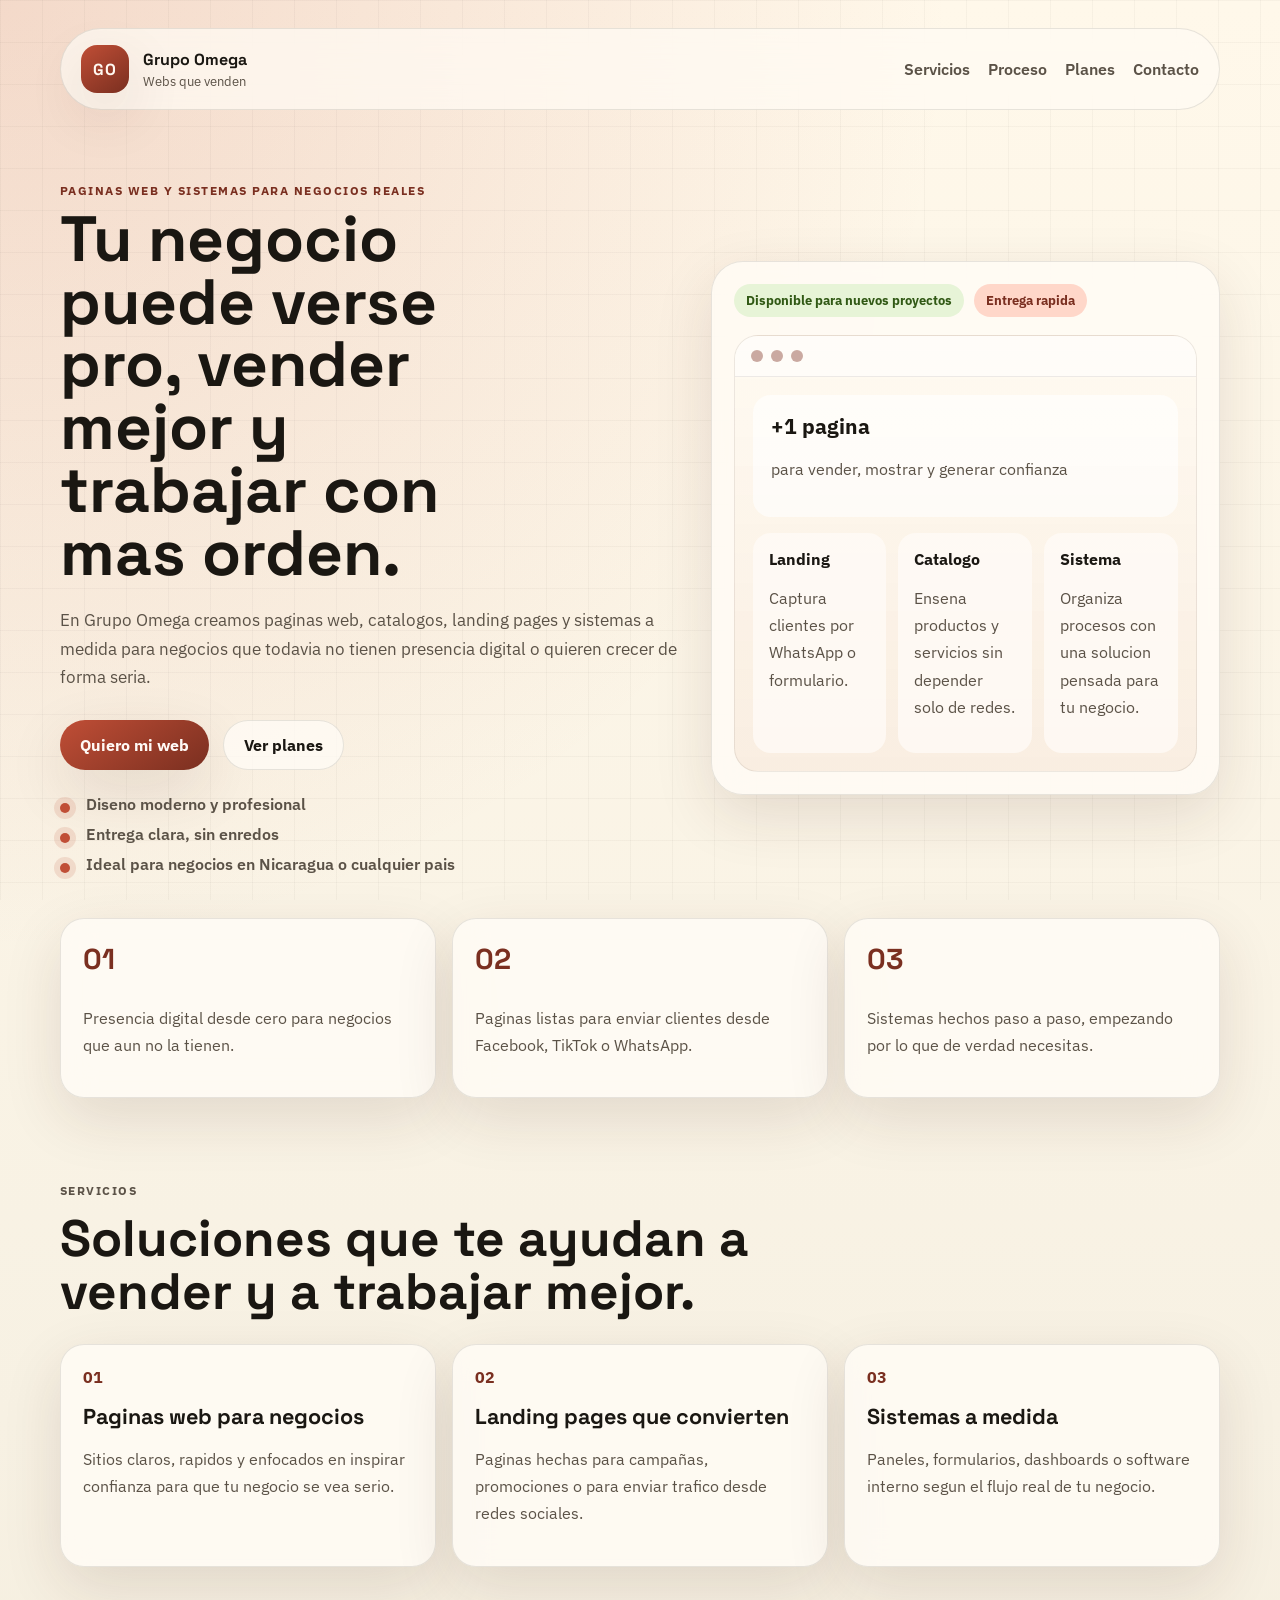
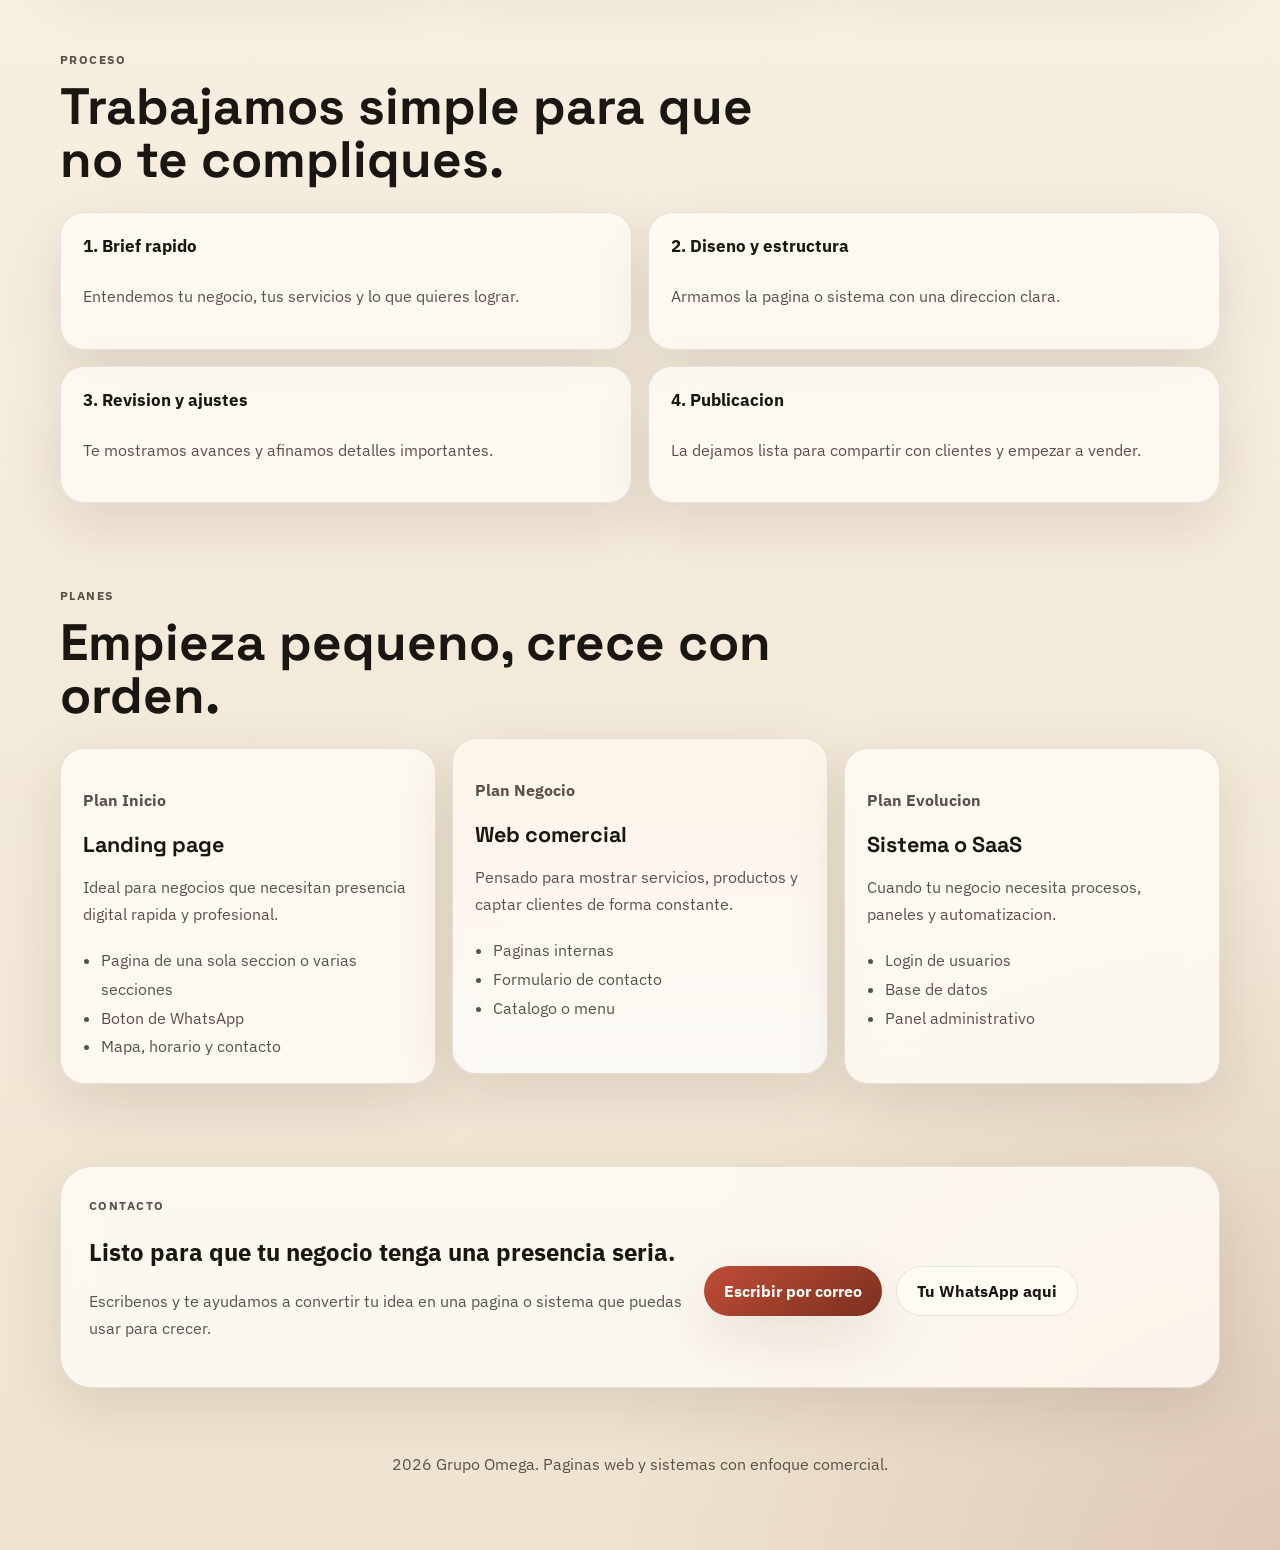
==== index.html @ 2994405c "Crear landing base de Grupo Omega" ====
<!DOCTYPE html>
<html lang="es">
  <head>
    <meta charset="UTF-8" />
    <meta name="viewport" content="width=device-width, initial-scale=1.0" />
    <title>Grupo Omega | Paginas Web y Sistemas para Negocios</title>
    <meta
      name="description"
      content="Grupo Omega crea paginas web, landing pages y sistemas para negocios que quieren vender mas y verse profesionales."
    />
    <link rel="preconnect" href="https://fonts.googleapis.com" />
    <link rel="preconnect" href="https://fonts.gstatic.com" crossorigin />
    <link
      href="https://fonts.googleapis.com/css2?family=IBM+Plex+Sans:wght@400;500;600;700&family=Space+Grotesk:wght@500;700&display=swap"
      rel="stylesheet"
    />
    <link rel="stylesheet" href="./styles.css" />
  </head>
  <body>
    <div class="page-shell">
      <header class="site-header">
        <a class="brand" href="#inicio">
          <span class="brand-mark">GO</span>
          <span class="brand-copy">
            <strong>Grupo Omega</strong>
            <small>Webs que venden</small>
          </span>
        </a>

        <nav class="site-nav">
          <a href="#servicios">Servicios</a>
          <a href="#proceso">Proceso</a>
          <a href="#planes">Planes</a>
          <a href="#contacto">Contacto</a>
        </nav>
      </header>

      <main id="inicio">
        <section class="hero">
          <div class="hero-copy">
            <p class="eyebrow">Paginas web y sistemas para negocios reales</p>
            <h1>Tu negocio puede verse pro, vender mejor y trabajar con mas orden.</h1>
            <p class="hero-text">
              En Grupo Omega creamos paginas web, catalogos, landing pages y
              sistemas a medida para negocios que todavia no tienen presencia
              digital o quieren crecer de forma seria.
            </p>

            <div class="hero-actions">
              <a class="button button-primary" href="#contacto">Quiero mi web</a>
              <a class="button button-secondary" href="#planes">Ver planes</a>
            </div>

            <ul class="hero-points">
              <li>Diseno moderno y profesional</li>
              <li>Entrega clara, sin enredos</li>
              <li>Ideal para negocios en Nicaragua o cualquier pais</li>
            </ul>
          </div>

          <div class="hero-card">
            <div class="hero-card-top">
              <span class="chip chip-live">Disponible para nuevos proyectos</span>
              <span class="chip">Entrega rapida</span>
            </div>

            <div class="mockup-window">
              <div class="mockup-bar">
                <span></span>
                <span></span>
                <span></span>
              </div>

              <div class="mockup-content">
                <div class="mockup-stat">
                  <strong>+1 pagina</strong>
                  <p>para vender, mostrar y generar confianza</p>
                </div>

                <div class="mockup-grid">
                  <article>
                    <h3>Landing</h3>
                    <p>Captura clientes por WhatsApp o formulario.</p>
                  </article>
                  <article>
                    <h3>Catalogo</h3>
                    <p>Ensena productos y servicios sin depender solo de redes.</p>
                  </article>
                  <article>
                    <h3>Sistema</h3>
                    <p>Organiza procesos con una solucion pensada para tu negocio.</p>
                  </article>
                </div>
              </div>
            </div>
          </div>
        </section>

        <section class="stats">
          <article>
            <strong>01</strong>
            <p>Presencia digital desde cero para negocios que aun no la tienen.</p>
          </article>
          <article>
            <strong>02</strong>
            <p>Paginas listas para enviar clientes desde Facebook, TikTok o WhatsApp.</p>
          </article>
          <article>
            <strong>03</strong>
            <p>Sistemas hechos paso a paso, empezando por lo que de verdad necesitas.</p>
          </article>
        </section>

        <section class="section" id="servicios">
          <div class="section-heading">
            <p class="eyebrow">Servicios</p>
            <h2>Soluciones que te ayudan a vender y a trabajar mejor.</h2>
          </div>

          <div class="cards cards-three">
            <article class="service-card">
              <span>01</span>
              <h3>Paginas web para negocios</h3>
              <p>
                Sitios claros, rapidos y enfocados en inspirar confianza para
                que tu negocio se vea serio.
              </p>
            </article>
            <article class="service-card">
              <span>02</span>
              <h3>Landing pages que convierten</h3>
              <p>
                Paginas hechas para campañas, promociones o para enviar trafico
                desde redes sociales.
              </p>
            </article>
            <article class="service-card">
              <span>03</span>
              <h3>Sistemas a medida</h3>
              <p>
                Paneles, formularios, dashboards o software interno segun el
                flujo real de tu negocio.
              </p>
            </article>
          </div>
        </section>

        <section class="section split-section" id="proceso">
          <div class="section-heading">
            <p class="eyebrow">Proceso</p>
            <h2>Trabajamos simple para que no te compliques.</h2>
          </div>

          <div class="process-list">
            <article>
              <strong>1. Brief rapido</strong>
              <p>Entendemos tu negocio, tus servicios y lo que quieres lograr.</p>
            </article>
            <article>
              <strong>2. Diseno y estructura</strong>
              <p>Armamos la pagina o sistema con una direccion clara.</p>
            </article>
            <article>
              <strong>3. Revision y ajustes</strong>
              <p>Te mostramos avances y afinamos detalles importantes.</p>
            </article>
            <article>
              <strong>4. Publicacion</strong>
              <p>La dejamos lista para compartir con clientes y empezar a vender.</p>
            </article>
          </div>
        </section>

        <section class="section" id="planes">
          <div class="section-heading">
            <p class="eyebrow">Planes</p>
            <h2>Empieza pequeno, crece con orden.</h2>
          </div>

          <div class="cards pricing-grid">
            <article class="price-card">
              <p class="price-label">Plan Inicio</p>
              <h3>Landing page</h3>
              <p>
                Ideal para negocios que necesitan presencia digital rapida y
                profesional.
              </p>
              <ul>
                <li>Pagina de una sola seccion o varias secciones</li>
                <li>Boton de WhatsApp</li>
                <li>Mapa, horario y contacto</li>
              </ul>
            </article>

            <article class="price-card featured">
              <p class="price-label">Plan Negocio</p>
              <h3>Web comercial</h3>
              <p>
                Pensado para mostrar servicios, productos y captar clientes de
                forma constante.
              </p>
              <ul>
                <li>Paginas internas</li>
                <li>Formulario de contacto</li>
                <li>Catalogo o menu</li>
              </ul>
            </article>

            <article class="price-card">
              <p class="price-label">Plan Evolucion</p>
              <h3>Sistema o SaaS</h3>
              <p>
                Cuando tu negocio necesita procesos, paneles y automatizacion.
              </p>
              <ul>
                <li>Login de usuarios</li>
                <li>Base de datos</li>
                <li>Panel administrativo</li>
              </ul>
            </article>
          </div>
        </section>

        <section class="section contact-section" id="contacto">
          <div class="contact-card">
            <div>
              <p class="eyebrow">Contacto</p>
              <h2>Listo para que tu negocio tenga una presencia seria.</h2>
              <p>
                Escribenos y te ayudamos a convertir tu idea en una pagina o
                sistema que puedas usar para crecer.
              </p>
            </div>

            <div class="contact-actions">
              <a class="button button-primary" href="mailto:grupoomega@ejemplo.com">
                Escribir por correo
              </a>
              <a class="button button-secondary" href="#">
                Tu WhatsApp aqui
              </a>
            </div>
          </div>
        </section>
      </main>

      <footer class="site-footer">
        <p><span id="year"></span> Grupo Omega. Paginas web y sistemas con enfoque comercial.</p>
      </footer>
    </div>

    <script src="./script.js"></script>
  </body>
</html>
---- styles.css ----
:root {
  --bg: #f7f1e3;
  --bg-soft: #fdf7ec;
  --surface: rgba(255, 252, 246, 0.82);
  --surface-strong: #fffdf7;
  --text: #1a1712;
  --muted: #5b5247;
  --line: rgba(26, 23, 18, 0.1);
  --accent: #c04e36;
  --accent-deep: #7a2f20;
  --accent-soft: #ffd7c9;
  --shadow: 0 20px 60px rgba(62, 35, 24, 0.12);
  --radius-xl: 32px;
  --radius-lg: 24px;
  --radius-md: 18px;
}

* {
  box-sizing: border-box;
}

html {
  scroll-behavior: smooth;
}

body {
  margin: 0;
  font-family: "IBM Plex Sans", "Trebuchet MS", sans-serif;
  color: var(--text);
  background:
    radial-gradient(circle at top left, rgba(192, 78, 54, 0.18), transparent 28%),
    radial-gradient(circle at bottom right, rgba(122, 47, 32, 0.15), transparent 20%),
    linear-gradient(180deg, #fff8ea 0%, var(--bg) 45%, #efe4d1 100%);
}

body::before {
  content: "";
  position: fixed;
  inset: 0;
  background-image:
    linear-gradient(rgba(26, 23, 18, 0.03) 1px, transparent 1px),
    linear-gradient(90deg, rgba(26, 23, 18, 0.03) 1px, transparent 1px);
  background-size: 42px 42px;
  pointer-events: none;
  z-index: -1;
}

a {
  color: inherit;
  text-decoration: none;
}

.page-shell {
  width: min(1160px, calc(100% - 32px));
  margin: 0 auto;
  padding: 20px 0 48px;
}

.site-header {
  display: flex;
  justify-content: space-between;
  align-items: center;
  gap: 20px;
  padding: 16px 20px;
  margin-top: 8px;
  border: 1px solid var(--line);
  border-radius: 999px;
  background: rgba(255, 251, 244, 0.72);
  backdrop-filter: blur(18px);
  position: sticky;
  top: 12px;
  z-index: 20;
}

.brand {
  display: inline-flex;
  align-items: center;
  gap: 14px;
}

.brand-mark {
  width: 48px;
  height: 48px;
  display: grid;
  place-items: center;
  border-radius: 16px;
  color: #fff8f1;
  background: linear-gradient(145deg, var(--accent), var(--accent-deep));
  font-family: "Space Grotesk", "Segoe UI", sans-serif;
  font-weight: 700;
  letter-spacing: 0.08em;
  box-shadow: var(--shadow);
}

.brand-copy {
  display: flex;
  flex-direction: column;
  gap: 2px;
}

.brand-copy strong,
.hero h1,
.section-heading h2,
.price-card h3,
.service-card h3 {
  font-family: "Space Grotesk", "Segoe UI", sans-serif;
}

.brand-copy strong {
  font-size: 1rem;
}

.brand-copy small {
  color: var(--muted);
}

.site-nav {
  display: inline-flex;
  gap: 18px;
  flex-wrap: wrap;
  justify-content: flex-end;
}

.site-nav a {
  color: var(--muted);
  font-weight: 600;
  transition: color 0.2s ease, transform 0.2s ease;
}

.site-nav a:hover,
.site-nav a:focus-visible {
  color: var(--accent-deep);
  transform: translateY(-1px);
}

.hero {
  display: grid;
  grid-template-columns: 1.1fr 0.9fr;
  gap: 28px;
  align-items: center;
  padding: 72px 0 44px;
}

.eyebrow {
  margin: 0 0 10px;
  text-transform: uppercase;
  letter-spacing: 0.12em;
  font-size: 0.78rem;
  color: var(--accent-deep);
  font-weight: 700;
}

.hero h1 {
  margin: 0;
  font-size: clamp(2.7rem, 5vw, 5.2rem);
  line-height: 0.98;
  max-width: 11ch;
}

.hero-text,
.section-heading p,
.service-card p,
.price-card p,
.process-list p,
.contact-card p,
.mockup-stat p,
.mockup-grid p,
.stats p {
  color: var(--muted);
  line-height: 1.7;
}

.hero-text {
  max-width: 62ch;
  margin: 22px 0 0;
  font-size: 1.05rem;
}

.hero-actions,
.contact-actions {
  display: flex;
  gap: 14px;
  flex-wrap: wrap;
  margin-top: 28px;
}

.button {
  display: inline-flex;
  align-items: center;
  justify-content: center;
  padding: 14px 20px;
  border-radius: 999px;
  font-weight: 700;
  transition: transform 0.2s ease, box-shadow 0.2s ease, background 0.2s ease;
}

.button:hover,
.button:focus-visible {
  transform: translateY(-2px);
}

.button-primary {
  color: #fffaf6;
  background: linear-gradient(145deg, var(--accent), var(--accent-deep));
  box-shadow: var(--shadow);
}

.button-secondary {
  border: 1px solid var(--line);
  background: rgba(255, 252, 247, 0.72);
}

.hero-points {
  list-style: none;
  padding: 0;
  margin: 24px 0 0;
  display: grid;
  gap: 10px;
}

.hero-points li {
  position: relative;
  padding-left: 26px;
  color: var(--muted);
  font-weight: 600;
}

.hero-points li::before {
  content: "";
  position: absolute;
  left: 0;
  top: 9px;
  width: 10px;
  height: 10px;
  border-radius: 999px;
  background: var(--accent);
  box-shadow: 0 0 0 6px rgba(192, 78, 54, 0.14);
}

.hero-card,
.service-card,
.price-card,
.contact-card,
.stats article,
.process-list article {
  border: 1px solid var(--line);
  background: var(--surface);
  backdrop-filter: blur(16px);
  box-shadow: var(--shadow);
}

.hero-card {
  padding: 22px;
  border-radius: var(--radius-xl);
}

.hero-card-top {
  display: flex;
  gap: 10px;
  flex-wrap: wrap;
  margin-bottom: 18px;
}

.chip {
  display: inline-flex;
  align-items: center;
  border-radius: 999px;
  padding: 8px 12px;
  background: var(--accent-soft);
  color: var(--accent-deep);
  font-size: 0.82rem;
  font-weight: 700;
}

.chip-live {
  background: #e7f4d7;
  color: #315915;
}

.mockup-window {
  overflow: hidden;
  border-radius: var(--radius-lg);
  background: linear-gradient(180deg, rgba(255, 250, 241, 0.9), rgba(249, 237, 224, 0.96));
  border: 1px solid rgba(26, 23, 18, 0.08);
}

.mockup-bar {
  display: flex;
  gap: 8px;
  padding: 14px 16px;
  border-bottom: 1px solid rgba(26, 23, 18, 0.08);
  background: rgba(255, 255, 255, 0.54);
}

.mockup-bar span {
  width: 12px;
  height: 12px;
  border-radius: 999px;
  background: rgba(122, 47, 32, 0.4);
}

.mockup-content {
  padding: 18px;
  display: grid;
  gap: 16px;
}

.mockup-stat {
  padding: 18px;
  border-radius: var(--radius-md);
  background: rgba(255, 255, 255, 0.64);
}

.mockup-stat strong {
  font-size: 1.3rem;
}

.mockup-grid {
  display: grid;
  grid-template-columns: repeat(3, minmax(0, 1fr));
  gap: 12px;
}

.mockup-grid article {
  padding: 16px;
  border-radius: var(--radius-md);
  background: rgba(255, 252, 247, 0.76);
}

.mockup-grid h3 {
  margin: 0 0 8px;
  font-size: 1rem;
}

.stats {
  display: grid;
  grid-template-columns: repeat(3, minmax(0, 1fr));
  gap: 16px;
}

.stats article,
.service-card,
.price-card,
.process-list article {
  padding: 22px;
  border-radius: var(--radius-lg);
}

.stats strong {
  display: inline-block;
  margin-bottom: 12px;
  font-size: 1.8rem;
  font-family: "Space Grotesk", "Segoe UI", sans-serif;
  color: var(--accent-deep);
}

.section {
  padding: 82px 0 0;
}

.section-heading {
  max-width: 760px;
  margin-bottom: 26px;
}

.section-heading h2 {
  margin: 0;
  font-size: clamp(2rem, 4vw, 3.5rem);
  line-height: 1.04;
}

.cards {
  display: grid;
  gap: 16px;
}

.cards-three {
  grid-template-columns: repeat(3, minmax(0, 1fr));
}

.service-card span,
.price-label {
  display: inline-flex;
  margin-bottom: 16px;
  color: var(--accent-deep);
  font-weight: 700;
}

.service-card h3,
.price-card h3 {
  margin: 0 0 10px;
  font-size: 1.35rem;
}

.process-list {
  display: grid;
  grid-template-columns: repeat(2, minmax(0, 1fr));
  gap: 16px;
}

.process-list strong {
  display: inline-block;
  margin-bottom: 10px;
  font-size: 1.05rem;
}

.pricing-grid {
  grid-template-columns: repeat(3, minmax(0, 1fr));
}

.price-card ul {
  padding-left: 18px;
  margin: 18px 0 0;
  color: var(--muted);
  line-height: 1.8;
}

.featured {
  background: linear-gradient(180deg, rgba(255, 245, 235, 0.9), rgba(255, 255, 255, 0.78));
  transform: translateY(-10px);
}

.contact-section {
  padding-bottom: 28px;
}

.contact-card {
  padding: 28px;
  border-radius: var(--radius-xl);
  display: grid;
  grid-template-columns: 1.1fr 0.9fr;
  gap: 20px;
  align-items: center;
}

.site-footer {
  padding: 22px 0 12px;
  color: var(--muted);
  text-align: center;
}

@media (max-width: 980px) {
  .site-header,
  .hero,
  .stats,
  .cards-three,
  .pricing-grid,
  .process-list,
  .contact-card,
  .mockup-grid {
    grid-template-columns: 1fr;
  }

  .site-header {
    border-radius: 28px;
    padding: 18px;
  }

  .site-nav {
    width: 100%;
    justify-content: flex-start;
  }

  .featured {
    transform: none;
  }
}

@media (max-width: 720px) {
  .page-shell {
    width: min(100% - 20px, 1160px);
  }

  .hero {
    padding-top: 42px;
  }

  .hero h1 {
    max-width: none;
  }

  .button,
  .site-nav a {
    width: 100%;
  }

  .site-nav {
    gap: 10px;
  }

  .hero-actions,
  .contact-actions {
    flex-direction: column;
  }
}
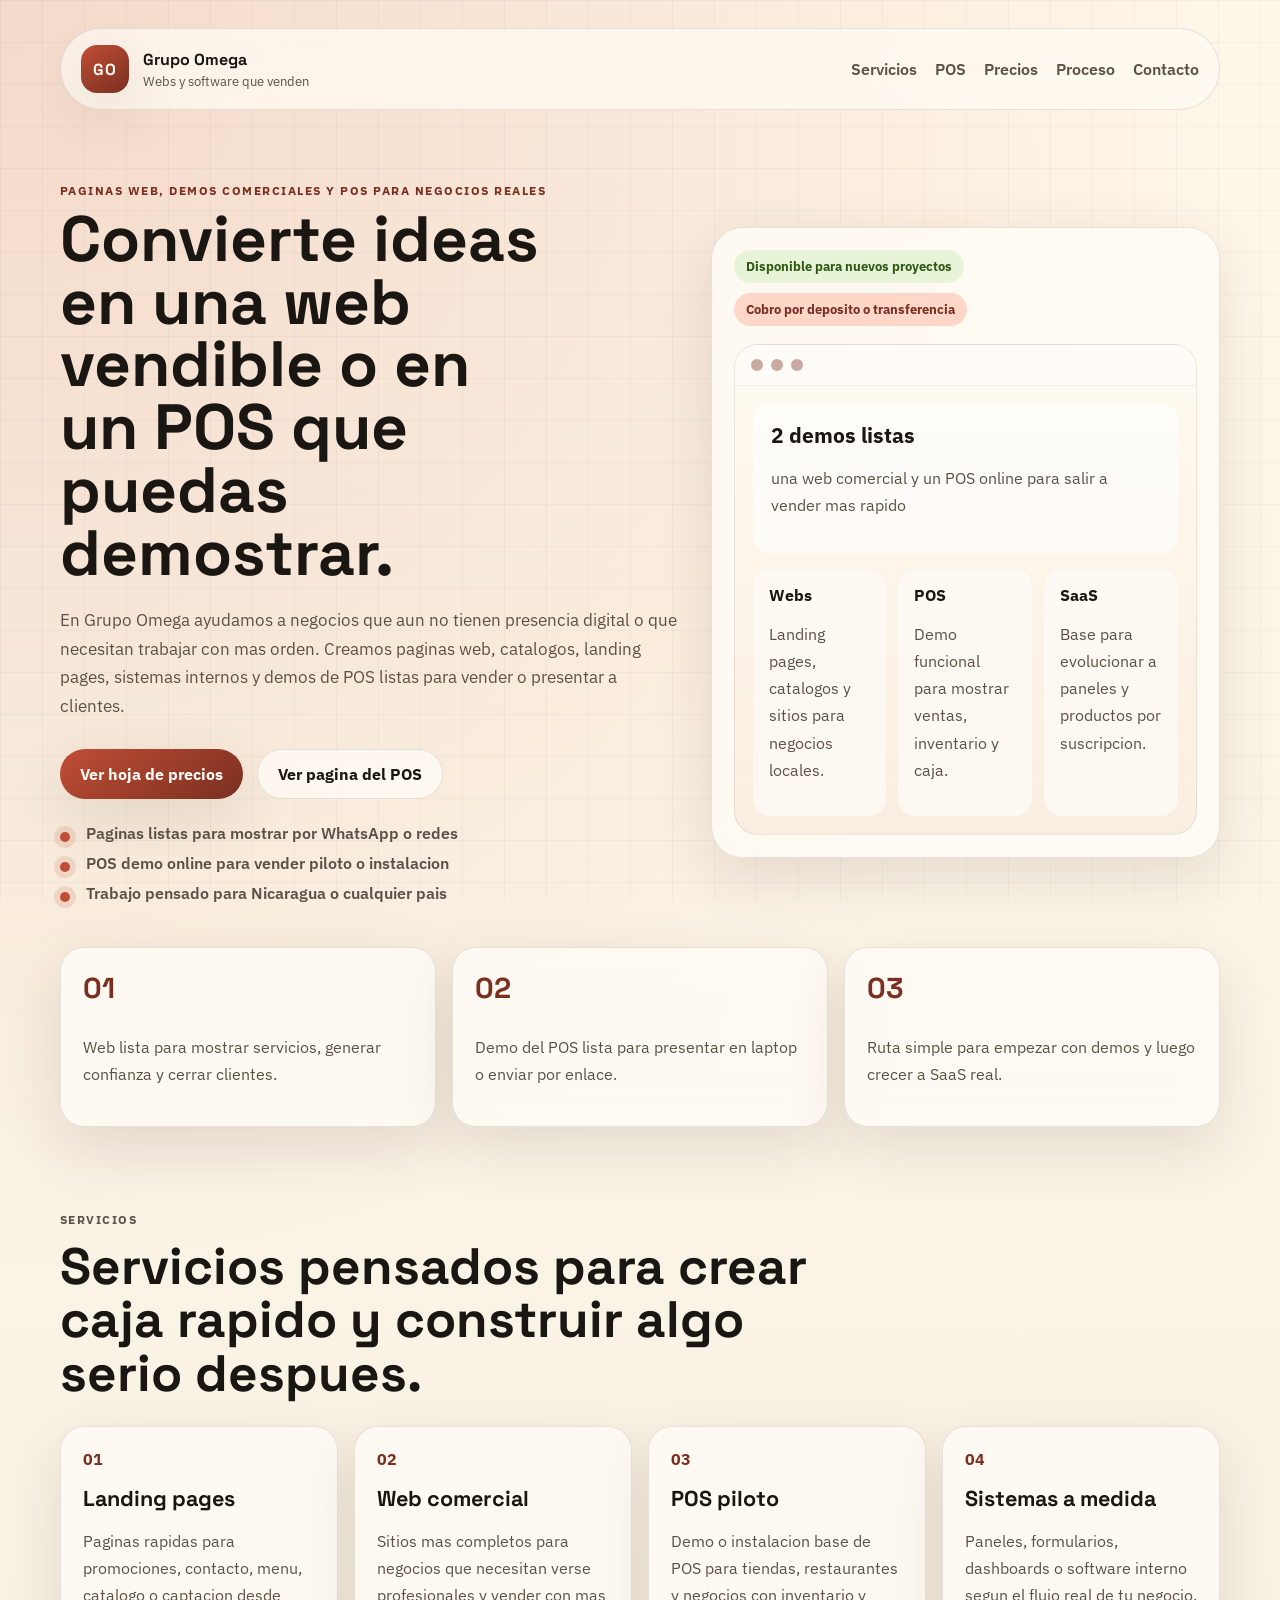
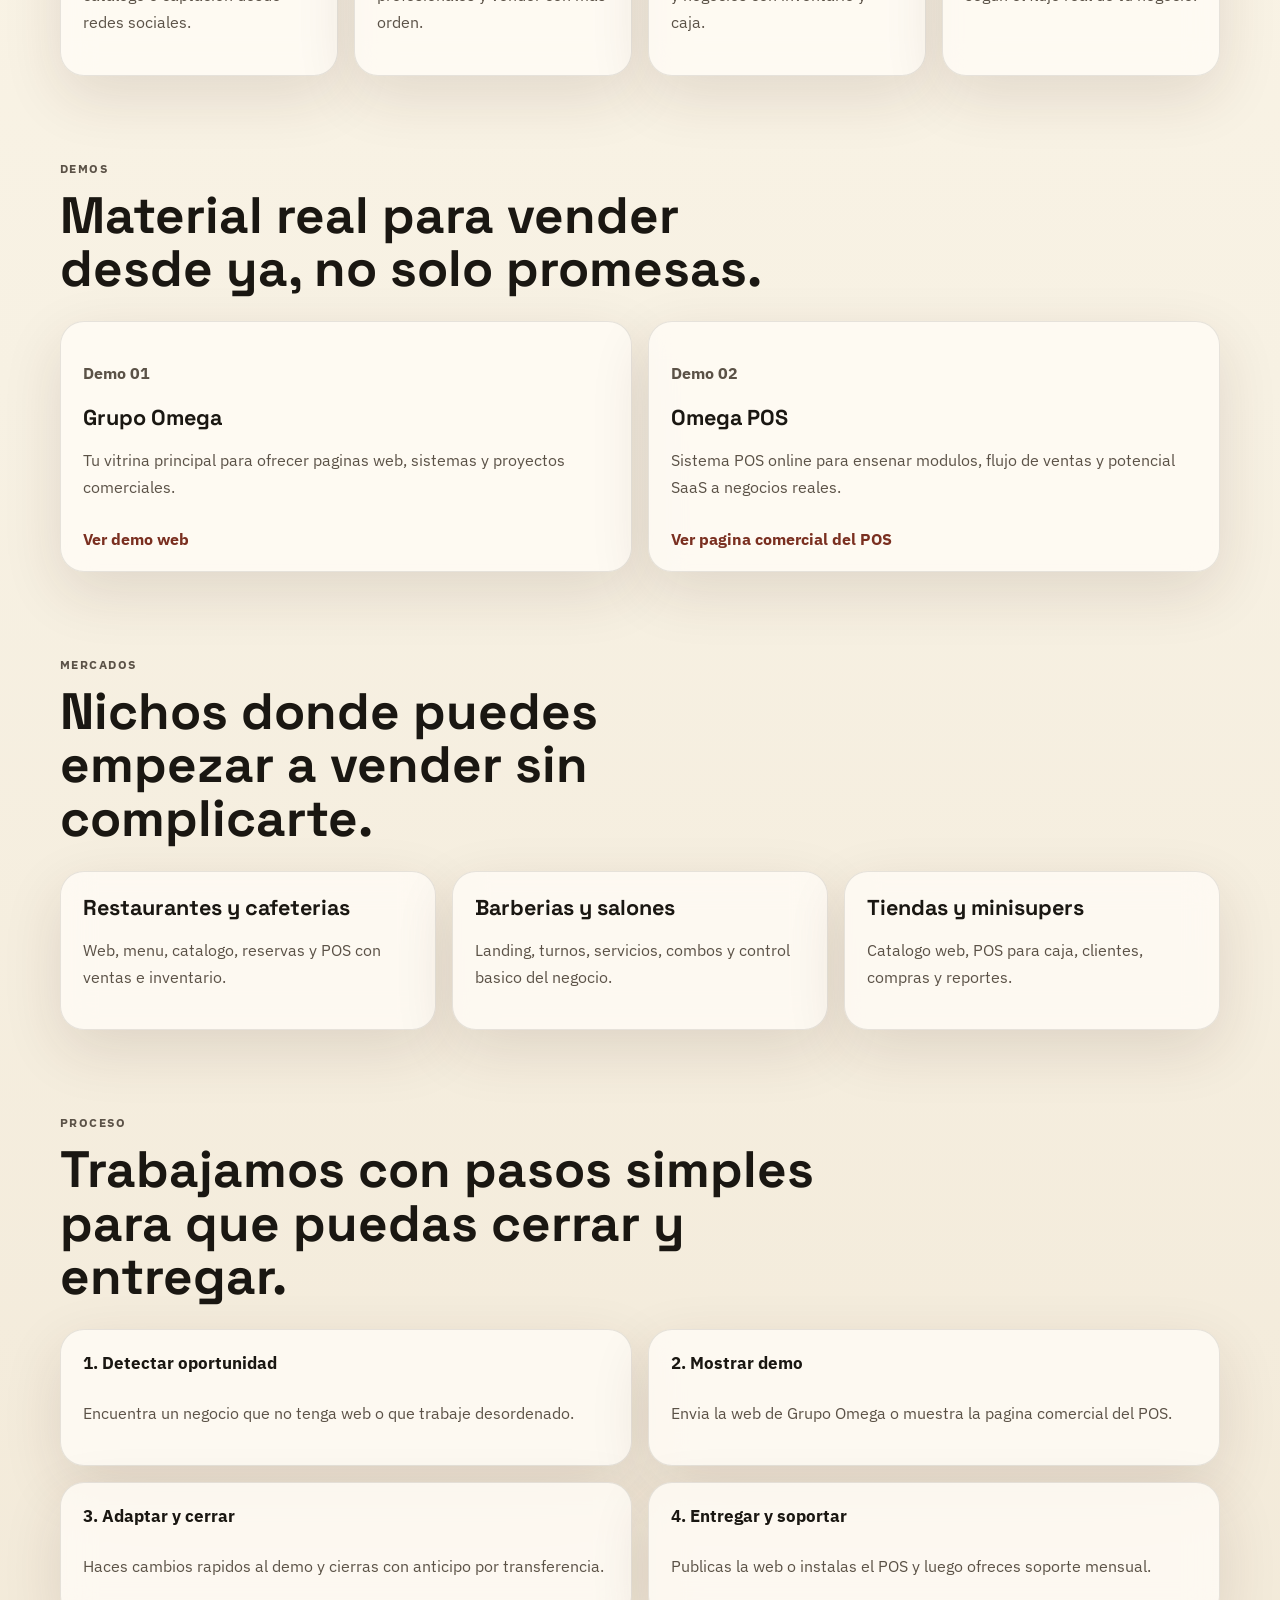
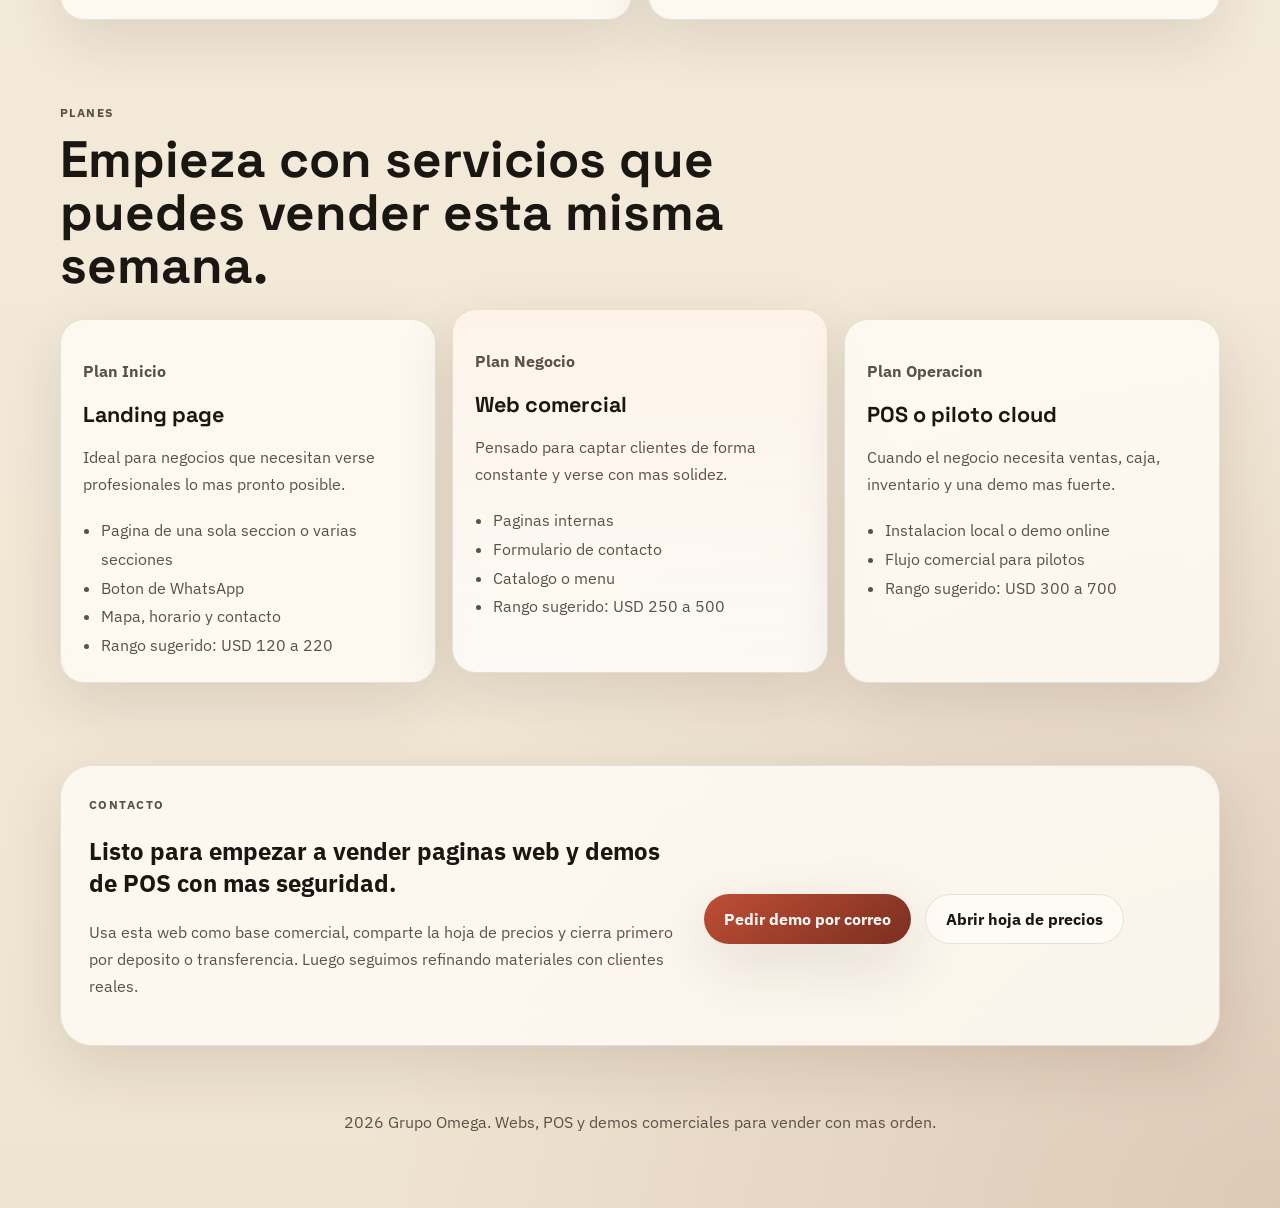
==== commit 53a714cb: "Agregar kit comercial para web y POS" ====
--- a/index.html
+++ b/index.html
@@ -3,10 +3,10 @@
   <head>
     <meta charset="UTF-8" />
     <meta name="viewport" content="width=device-width, initial-scale=1.0" />
-    <title>Grupo Omega | Paginas Web y Sistemas para Negocios</title>
+    <title>Grupo Omega | Paginas Web, POS y Sistemas para Negocios</title>
     <meta
       name="description"
-      content="Grupo Omega crea paginas web, landing pages y sistemas para negocios que quieren vender mas y verse profesionales."
+      content="Grupo Omega crea paginas web, landing pages, demos comerciales y sistemas POS para negocios que quieren vender mas y trabajar con mas orden."
     />
     <link rel="preconnect" href="https://fonts.googleapis.com" />
     <link rel="preconnect" href="https://fonts.gstatic.com" crossorigin />
@@ -23,14 +23,15 @@
           <span class="brand-mark">GO</span>
           <span class="brand-copy">
             <strong>Grupo Omega</strong>
-            <small>Webs que venden</small>
+            <small>Webs y software que venden</small>
           </span>
         </a>
 
         <nav class="site-nav">
           <a href="#servicios">Servicios</a>
+          <a href="./pos.html">POS</a>
+          <a href="./hoja-precios.html">Precios</a>
           <a href="#proceso">Proceso</a>
-          <a href="#planes">Planes</a>
           <a href="#contacto">Contacto</a>
         </nav>
       </header>
@@ -38,30 +39,31 @@
       <main id="inicio">
         <section class="hero">
           <div class="hero-copy">
-            <p class="eyebrow">Paginas web y sistemas para negocios reales</p>
-            <h1>Tu negocio puede verse pro, vender mejor y trabajar con mas orden.</h1>
+            <p class="eyebrow">Paginas web, demos comerciales y POS para negocios reales</p>
+            <h1>Convierte ideas en una web vendible o en un POS que puedas demostrar.</h1>
             <p class="hero-text">
-              En Grupo Omega creamos paginas web, catalogos, landing pages y
-              sistemas a medida para negocios que todavia no tienen presencia
-              digital o quieren crecer de forma seria.
+              En Grupo Omega ayudamos a negocios que aun no tienen presencia
+              digital o que necesitan trabajar con mas orden. Creamos paginas
+              web, catalogos, landing pages, sistemas internos y demos de POS
+              listas para vender o presentar a clientes.
             </p>
 
             <div class="hero-actions">
-              <a class="button button-primary" href="#contacto">Quiero mi web</a>
-              <a class="button button-secondary" href="#planes">Ver planes</a>
+              <a class="button button-primary" href="./hoja-precios.html">Ver hoja de precios</a>
+              <a class="button button-secondary" href="./pos.html">Ver pagina del POS</a>
             </div>
 
             <ul class="hero-points">
-              <li>Diseno moderno y profesional</li>
-              <li>Entrega clara, sin enredos</li>
-              <li>Ideal para negocios en Nicaragua o cualquier pais</li>
+              <li>Paginas listas para mostrar por WhatsApp o redes</li>
+              <li>POS demo online para vender piloto o instalacion</li>
+              <li>Trabajo pensado para Nicaragua o cualquier pais</li>
             </ul>
           </div>
 
           <div class="hero-card">
             <div class="hero-card-top">
               <span class="chip chip-live">Disponible para nuevos proyectos</span>
-              <span class="chip">Entrega rapida</span>
+              <span class="chip">Cobro por deposito o transferencia</span>
             </div>
 
             <div class="mockup-window">
@@ -73,22 +75,22 @@
 
               <div class="mockup-content">
                 <div class="mockup-stat">
-                  <strong>+1 pagina</strong>
-                  <p>para vender, mostrar y generar confianza</p>
+                  <strong>2 demos listas</strong>
+                  <p>una web comercial y un POS online para salir a vender mas rapido</p>
                 </div>
 
                 <div class="mockup-grid">
                   <article>
-                    <h3>Landing</h3>
-                    <p>Captura clientes por WhatsApp o formulario.</p>
+                    <h3>Webs</h3>
+                    <p>Landing pages, catalogos y sitios para negocios locales.</p>
                   </article>
                   <article>
-                    <h3>Catalogo</h3>
-                    <p>Ensena productos y servicios sin depender solo de redes.</p>
+                    <h3>POS</h3>
+                    <p>Demo funcional para mostrar ventas, inventario y caja.</p>
                   </article>
                   <article>
-                    <h3>Sistema</h3>
-                    <p>Organiza procesos con una solucion pensada para tu negocio.</p>
+                    <h3>SaaS</h3>
+                    <p>Base para evolucionar a paneles y productos por suscripcion.</p>
                   </article>
                 </div>
               </div>
@@ -99,43 +101,51 @@
         <section class="stats">
           <article>
             <strong>01</strong>
-            <p>Presencia digital desde cero para negocios que aun no la tienen.</p>
+            <p>Web lista para mostrar servicios, generar confianza y cerrar clientes.</p>
           </article>
           <article>
             <strong>02</strong>
-            <p>Paginas listas para enviar clientes desde Facebook, TikTok o WhatsApp.</p>
+            <p>Demo del POS lista para presentar en laptop o enviar por enlace.</p>
           </article>
           <article>
             <strong>03</strong>
-            <p>Sistemas hechos paso a paso, empezando por lo que de verdad necesitas.</p>
+            <p>Ruta simple para empezar con demos y luego crecer a SaaS real.</p>
           </article>
         </section>
 
         <section class="section" id="servicios">
           <div class="section-heading">
             <p class="eyebrow">Servicios</p>
-            <h2>Soluciones que te ayudan a vender y a trabajar mejor.</h2>
-          </div>
-
-          <div class="cards cards-three">
+            <h2>Servicios pensados para crear caja rapido y construir algo serio despues.</h2>
+          </div>
+
+          <div class="cards cards-four">
             <article class="service-card">
               <span>01</span>
-              <h3>Paginas web para negocios</h3>
-              <p>
-                Sitios claros, rapidos y enfocados en inspirar confianza para
-                que tu negocio se vea serio.
+              <h3>Landing pages</h3>
+              <p>
+                Paginas rapidas para promociones, contacto, menu, catalogo o
+                captacion desde redes sociales.
               </p>
             </article>
             <article class="service-card">
               <span>02</span>
-              <h3>Landing pages que convierten</h3>
-              <p>
-                Paginas hechas para campañas, promociones o para enviar trafico
-                desde redes sociales.
+              <h3>Web comercial</h3>
+              <p>
+                Sitios mas completos para negocios que necesitan verse
+                profesionales y vender con mas orden.
               </p>
             </article>
             <article class="service-card">
               <span>03</span>
+              <h3>POS piloto</h3>
+              <p>
+                Demo o instalacion base de POS para tiendas, restaurantes y
+                negocios con inventario y caja.
+              </p>
+            </article>
+            <article class="service-card">
+              <span>04</span>
               <h3>Sistemas a medida</h3>
               <p>
                 Paneles, formularios, dashboards o software interno segun el
@@ -145,28 +155,80 @@
           </div>
         </section>
 
+        <section class="section">
+          <div class="section-heading">
+            <p class="eyebrow">Demos</p>
+            <h2>Material real para vender desde ya, no solo promesas.</h2>
+          </div>
+
+          <div class="cards cards-two">
+            <article class="resource-card">
+              <p class="resource-label">Demo 01</p>
+              <h3>Grupo Omega</h3>
+              <p>
+                Tu vitrina principal para ofrecer paginas web, sistemas y
+                proyectos comerciales.
+              </p>
+              <a class="text-link" href="https://jhony-cyber.github.io/grupo-omega-site/">
+                Ver demo web
+              </a>
+            </article>
+            <article class="resource-card">
+              <p class="resource-label">Demo 02</p>
+              <h3>Omega POS</h3>
+              <p>
+                Sistema POS online para ensenar modulos, flujo de ventas y
+                potencial SaaS a negocios reales.
+              </p>
+              <a class="text-link" href="./pos.html">Ver pagina comercial del POS</a>
+            </article>
+          </div>
+        </section>
+
+        <section class="section split-section">
+          <div class="section-heading">
+            <p class="eyebrow">Mercados</p>
+            <h2>Nichos donde puedes empezar a vender sin complicarte.</h2>
+          </div>
+
+          <div class="cards cards-three sectors-grid">
+            <article class="sector-card">
+              <h3>Restaurantes y cafeterias</h3>
+              <p>Web, menu, catalogo, reservas y POS con ventas e inventario.</p>
+            </article>
+            <article class="sector-card">
+              <h3>Barberias y salones</h3>
+              <p>Landing, turnos, servicios, combos y control basico del negocio.</p>
+            </article>
+            <article class="sector-card">
+              <h3>Tiendas y minisupers</h3>
+              <p>Catalogo web, POS para caja, clientes, compras y reportes.</p>
+            </article>
+          </div>
+        </section>
+
         <section class="section split-section" id="proceso">
           <div class="section-heading">
             <p class="eyebrow">Proceso</p>
-            <h2>Trabajamos simple para que no te compliques.</h2>
+            <h2>Trabajamos con pasos simples para que puedas cerrar y entregar.</h2>
           </div>
 
           <div class="process-list">
             <article>
-              <strong>1. Brief rapido</strong>
-              <p>Entendemos tu negocio, tus servicios y lo que quieres lograr.</p>
+              <strong>1. Detectar oportunidad</strong>
+              <p>Encuentra un negocio que no tenga web o que trabaje desordenado.</p>
             </article>
             <article>
-              <strong>2. Diseno y estructura</strong>
-              <p>Armamos la pagina o sistema con una direccion clara.</p>
+              <strong>2. Mostrar demo</strong>
+              <p>Envia la web de Grupo Omega o muestra la pagina comercial del POS.</p>
             </article>
             <article>
-              <strong>3. Revision y ajustes</strong>
-              <p>Te mostramos avances y afinamos detalles importantes.</p>
+              <strong>3. Adaptar y cerrar</strong>
+              <p>Haces cambios rapidos al demo y cierras con anticipo por transferencia.</p>
             </article>
             <article>
-              <strong>4. Publicacion</strong>
-              <p>La dejamos lista para compartir con clientes y empezar a vender.</p>
+              <strong>4. Entregar y soportar</strong>
+              <p>Publicas la web o instalas el POS y luego ofreces soporte mensual.</p>
             </article>
           </div>
         </section>
@@ -174,7 +236,7 @@
         <section class="section" id="planes">
           <div class="section-heading">
             <p class="eyebrow">Planes</p>
-            <h2>Empieza pequeno, crece con orden.</h2>
+            <h2>Empieza con servicios que puedes vender esta misma semana.</h2>
           </div>
 
           <div class="cards pricing-grid">
@@ -182,13 +244,14 @@
               <p class="price-label">Plan Inicio</p>
               <h3>Landing page</h3>
               <p>
-                Ideal para negocios que necesitan presencia digital rapida y
-                profesional.
+                Ideal para negocios que necesitan verse profesionales lo mas
+                pronto posible.
               </p>
               <ul>
                 <li>Pagina de una sola seccion o varias secciones</li>
                 <li>Boton de WhatsApp</li>
                 <li>Mapa, horario y contacto</li>
+                <li>Rango sugerido: USD 120 a 220</li>
               </ul>
             </article>
 
@@ -196,26 +259,28 @@
               <p class="price-label">Plan Negocio</p>
               <h3>Web comercial</h3>
               <p>
-                Pensado para mostrar servicios, productos y captar clientes de
-                forma constante.
+                Pensado para captar clientes de forma constante y verse con mas
+                solidez.
               </p>
               <ul>
                 <li>Paginas internas</li>
                 <li>Formulario de contacto</li>
                 <li>Catalogo o menu</li>
+                <li>Rango sugerido: USD 250 a 500</li>
               </ul>
             </article>
 
             <article class="price-card">
-              <p class="price-label">Plan Evolucion</p>
-              <h3>Sistema o SaaS</h3>
-              <p>
-                Cuando tu negocio necesita procesos, paneles y automatizacion.
+              <p class="price-label">Plan Operacion</p>
+              <h3>POS o piloto cloud</h3>
+              <p>
+                Cuando el negocio necesita ventas, caja, inventario y una demo
+                mas fuerte.
               </p>
               <ul>
-                <li>Login de usuarios</li>
-                <li>Base de datos</li>
-                <li>Panel administrativo</li>
+                <li>Instalacion local o demo online</li>
+                <li>Flujo comercial para pilotos</li>
+                <li>Rango sugerido: USD 300 a 700</li>
               </ul>
             </article>
           </div>
@@ -225,19 +290,23 @@
           <div class="contact-card">
             <div>
               <p class="eyebrow">Contacto</p>
-              <h2>Listo para que tu negocio tenga una presencia seria.</h2>
-              <p>
-                Escribenos y te ayudamos a convertir tu idea en una pagina o
-                sistema que puedas usar para crecer.
+              <h2>Listo para empezar a vender paginas web y demos de POS con mas seguridad.</h2>
+              <p>
+                Usa esta web como base comercial, comparte la hoja de precios y
+                cierra primero por deposito o transferencia. Luego seguimos
+                refinando materiales con clientes reales.
               </p>
             </div>
 
             <div class="contact-actions">
-              <a class="button button-primary" href="mailto:grupoomega@ejemplo.com">
-                Escribir por correo
+              <a
+                class="button button-primary"
+                href="mailto:jhonyelclashe.8@gmail.com?subject=Quiero%20una%20web%20o%20demo%20de%20POS"
+              >
+                Pedir demo por correo
               </a>
-              <a class="button button-secondary" href="#">
-                Tu WhatsApp aqui
+              <a class="button button-secondary" href="./hoja-precios.html">
+                Abrir hoja de precios
               </a>
             </div>
           </div>
@@ -245,7 +314,7 @@
       </main>
 
       <footer class="site-footer">
-        <p><span id="year"></span> Grupo Omega. Paginas web y sistemas con enfoque comercial.</p>
+        <p><span id="year"></span> Grupo Omega. Webs, POS y demos comerciales para vender con mas orden.</p>
       </footer>
     </div>
 
--- a/styles.css
+++ b/styles.css
@@ -102,7 +102,9 @@
 .hero h1,
 .section-heading h2,
 .price-card h3,
-.service-card h3 {
+.service-card h3,
+.resource-card h3,
+.sector-card h3 {
   font-family: "Space Grotesk", "Segoe UI", sans-serif;
 }
 
@@ -139,6 +141,10 @@
   gap: 28px;
   align-items: center;
   padding: 72px 0 44px;
+}
+
+.hero-compact {
+  padding-bottom: 28px;
 }
 
 .eyebrow {
@@ -154,7 +160,7 @@
   margin: 0;
   font-size: clamp(2.7rem, 5vw, 5.2rem);
   line-height: 0.98;
-  max-width: 11ch;
+  max-width: 12ch;
 }
 
 .hero-text,
@@ -165,7 +171,9 @@
 .contact-card p,
 .mockup-stat p,
 .mockup-grid p,
-.stats p {
+.stats p,
+.resource-card p,
+.sector-card p {
   color: var(--muted);
   line-height: 1.7;
 }
@@ -242,7 +250,9 @@
 .price-card,
 .contact-card,
 .stats article,
-.process-list article {
+.process-list article,
+.resource-card,
+.sector-card {
   border: 1px solid var(--line);
   background: var(--surface);
   backdrop-filter: blur(16px);
@@ -341,7 +351,9 @@
 .stats article,
 .service-card,
 .price-card,
-.process-list article {
+.process-list article,
+.resource-card,
+.sector-card {
   padding: 22px;
   border-radius: var(--radius-lg);
 }
@@ -374,12 +386,21 @@
   gap: 16px;
 }
 
+.cards-two {
+  grid-template-columns: repeat(2, minmax(0, 1fr));
+}
+
 .cards-three {
   grid-template-columns: repeat(3, minmax(0, 1fr));
 }
 
+.cards-four {
+  grid-template-columns: repeat(4, minmax(0, 1fr));
+}
+
 .service-card span,
-.price-label {
+.price-label,
+.resource-label {
   display: inline-flex;
   margin-bottom: 16px;
   color: var(--accent-deep);
@@ -387,9 +408,24 @@
 }
 
 .service-card h3,
+.resource-card h3,
+.sector-card h3,
 .price-card h3 {
   margin: 0 0 10px;
   font-size: 1.35rem;
+}
+
+.text-link {
+  display: inline-flex;
+  align-items: center;
+  margin-top: 12px;
+  color: var(--accent-deep);
+  font-weight: 700;
+}
+
+.text-link:hover,
+.text-link:focus-visible {
+  text-decoration: underline;
 }
 
 .process-list {
@@ -433,17 +469,38 @@
   align-items: center;
 }
 
+.price-notes {
+  display: grid;
+  gap: 12px;
+  border: 1px solid var(--line);
+  border-radius: var(--radius-lg);
+  padding: 20px;
+  background: rgba(255, 252, 247, 0.72);
+}
+
+.price-notes p {
+  margin: 0;
+}
+
 .site-footer {
   padding: 22px 0 12px;
   color: var(--muted);
   text-align: center;
 }
 
+@media (max-width: 1100px) {
+  .cards-four {
+    grid-template-columns: repeat(2, minmax(0, 1fr));
+  }
+}
+
 @media (max-width: 980px) {
   .site-header,
   .hero,
   .stats,
+  .cards-two,
   .cards-three,
+  .cards-four,
   .pricing-grid,
   .process-list,
   .contact-card,
